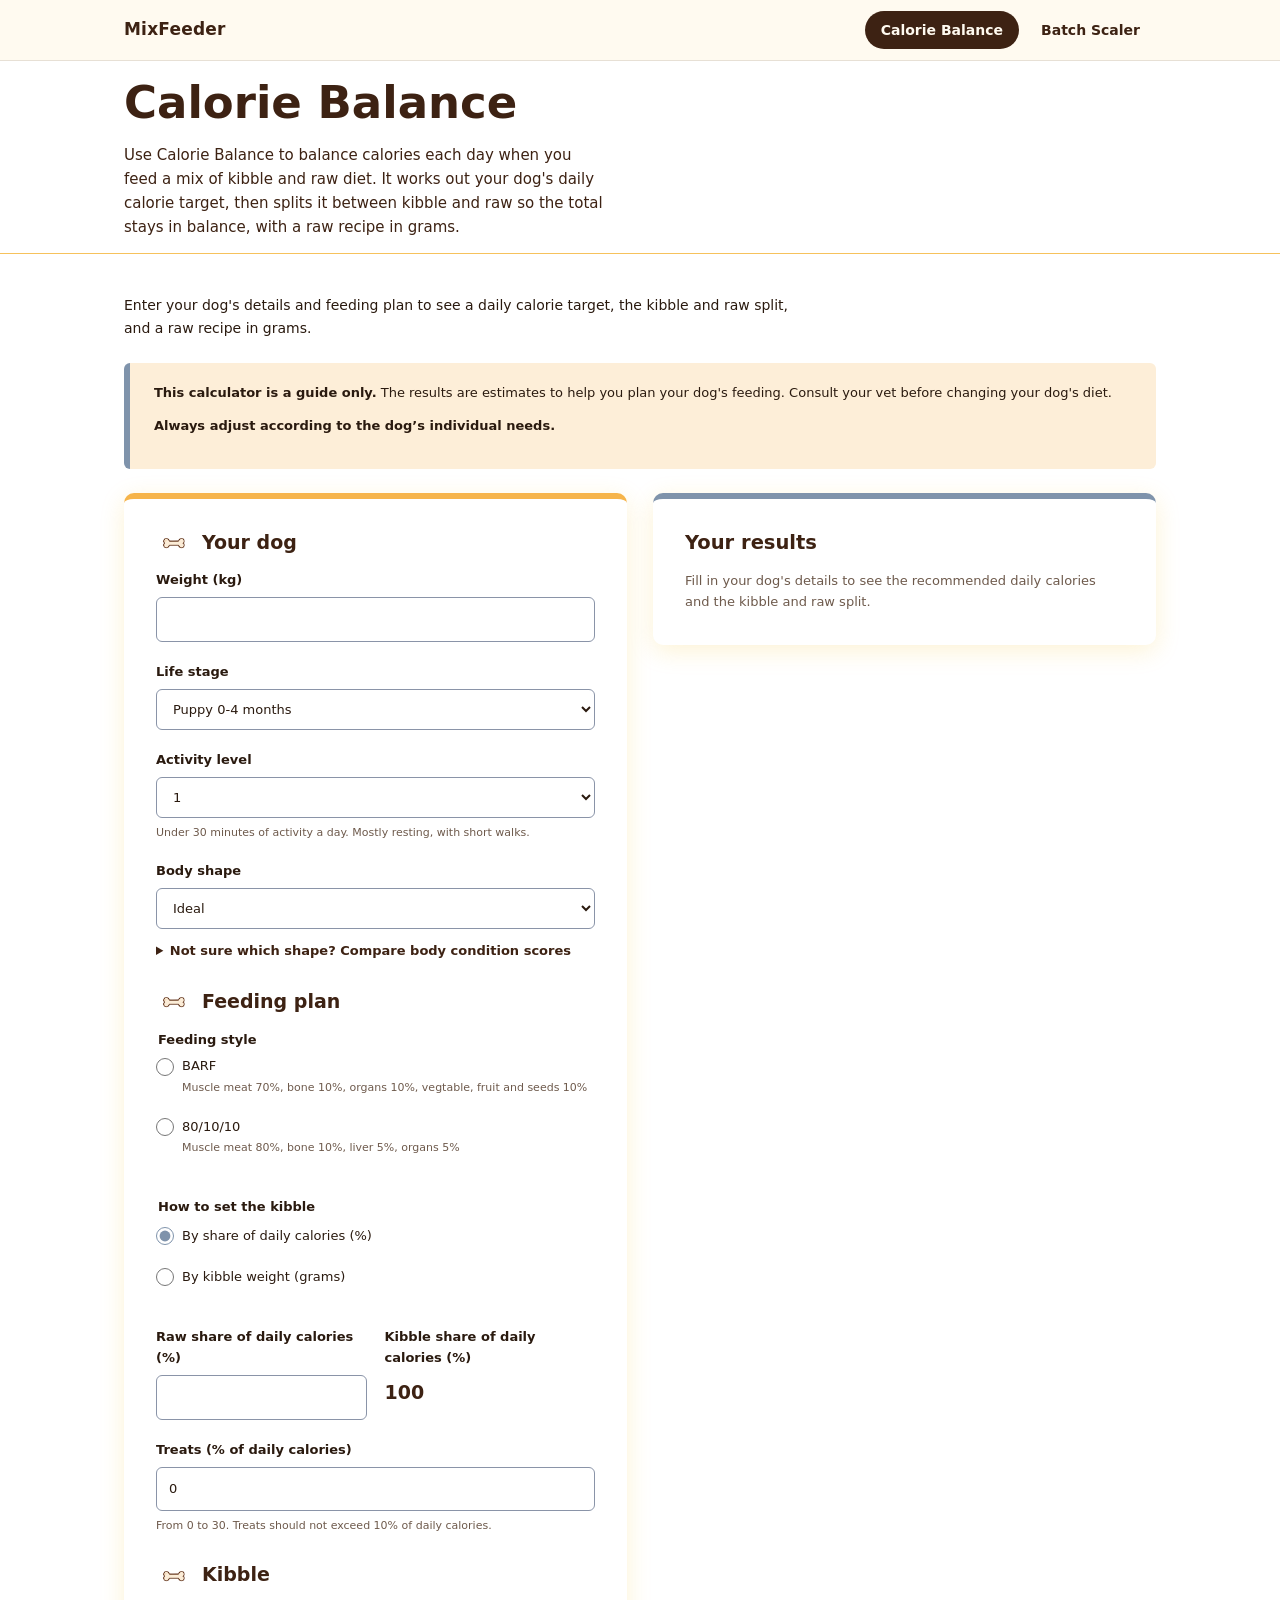
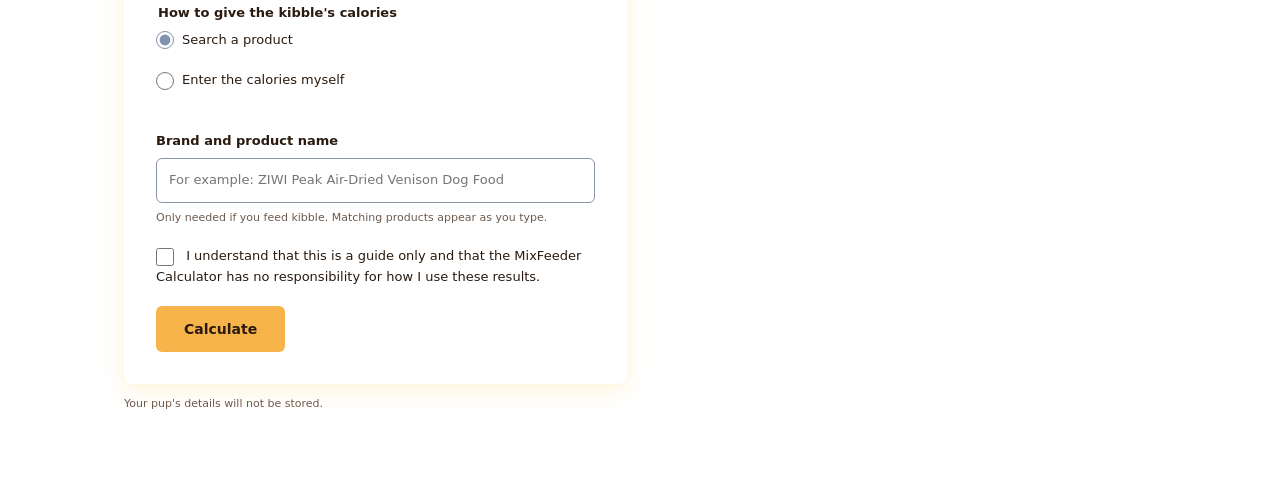
==== index.html @ 71211ecc "Batch Scaler: expandable vegetable breakdown - Vegetables row has a Show breakdown toggle, closed by" ====
<!DOCTYPE html>
<html lang="en">
<head>
<meta charset="UTF-8">
<meta name="viewport" content="width=device-width, initial-scale=1">
<title>Calorie Balance | MixFeeder</title>
<meta name="description" content="Estimate your dog's daily calories and raw or kibble portions. A guide only.">
<link rel="stylesheet" href="assets/css/style.css?v=2026110509">
</head>
<body>
<a class="skip-link" href="#main">Skip to content</a>
<header class="site-nav">
  <div class="container site-nav-inner">
    <a class="site-nav-brand" href="index.html">MixFeeder</a>
    <nav aria-label="Main">
      <ul class="site-nav-links">
        <li><a href="index.html" aria-current="page">Calorie Balance</a></li>
        <li><a href="ingredient.html">Batch Scaler</a></li>
      </ul>
    </nav>
  </div>
</header>
<main id="main">
<section class="hero" id="top">
  <div class="container hero-inner">
    <div>
      <h1>Calorie Balance</h1>
      <p>Use Calorie Balance to balance calories each day when you feed a mix of kibble and raw diet. It works out your dog's daily calorie target, then splits it between kibble and raw so the total stays in balance, with a raw recipe in grams.</p>
    </div>
  </div>
</section>
<section class="section calc" id="calculator">
  <div class="container">
    <p class="intro">Enter your dog's details and feeding plan to see a daily calorie target, the kibble and raw split, and a raw recipe in grams.</p>
    <div class="calc-disclaimer" role="note">
      <p><strong>This calculator is a guide only.</strong> The results are estimates to help you plan your dog's feeding. Consult your vet before changing your dog's diet.</p>
      <p><strong>Always adjust according to the dog’s individual needs.</strong></p>
    </div>
    <div class="calc-layout">
      <div class="calc-inputs">
      <form class="enquiry-form calc-form" id="calc-form" novalidate>
        <h2>Your dog</h2>
        <div class="field">
          <label for="calc-weight">Weight (kg)</label>
          <input id="calc-weight" name="weight" type="text" inputmode="decimal" autocomplete="off">
            <p class="field-error" id="calc-weight-err"></p>
        </div>
        <div class="field">
          <label for="calc-factor">Life stage</label>
          <select id="calc-factor" name="factor"></select>
        </div>
        <div class="field">
          <label for="calc-activity">Activity level</label>
          <select id="calc-activity" name="activity"></select>
          <p class="field-hint" id="calc-activity-guide"></p>
        </div>
        <div class="field">
          <label for="calc-shape">Body shape</label>
          <select id="calc-shape" name="shape"></select>
          <p class="field-error" id="calc-shape-err"></p>
        </div>

        <details class="shape-guide">
          <summary>Not sure which shape? Compare body condition scores</summary>
          <p class="field-hint">Body condition score runs from 1 (very thin) to 5 (heavy). A score of 3 is ideal. Run your hand along the ribs with light pressure, then look at your dog from above and from the side.</p>
          <img class="waist-figure" src="assets/img/body-scale.png?v=2026110509" alt="Five dogs from very thin to heavy, each shown from above and from the side. The middle dog is marked 5.">
          <table class="shape-table">
            <caption class="sr-only">Body condition score, how the ribs feel, and the body shape option it matches</caption>
            <thead>
              <tr><th scope="col">Score</th><th scope="col">How the ribs feel when you touch them</th><th scope="col">Option to choose</th></tr>
            </thead>
            <tbody>
              <tr>
                <td>1</td>
                <td>Ribs can be felt with no fat cover. With light pressure they feel sharp, and you can count each one easily.</td>
                <td>Skinny (underweight)</td>
              </tr>
              <tr>
                <td>2</td>
                <td>Ribs are easy to feel with only a very thin layer of fat. They feel close to the surface.</td>
                <td>Skinny (underweight)</td>
              </tr>
              <tr>
                <td>3</td>
                <td>Ribs can be felt with light pressure under a thin, even layer of fat. They should not be visible.</td>
                <td>Ideal</td>
              </tr>
              <tr>
                <td>4</td>
                <td>Ribs are harder to feel and need firmer pressure under a layer of fat.</td>
                <td>Fat (overweight)</td>
              </tr>
              <tr>
                <td>5</td>
                <td>Ribs are very hard to feel under a thick layer of fat. The waist is not visible.</td>
                <td>Fat (overweight)</td>
              </tr>
            </tbody>
          </table>
        </details>

        <h2>Feeding plan</h2>
        <fieldset class="field" id="calc-style">
          <legend>Feeding style</legend>
          <div class="field check"><input id="style-barf" name="style" type="radio" value="barf"><label for="style-barf">BARF</label><span class="ratio-note">Muscle meat 70%, bone 10%, organs 10%, vegtable, fruit and seeds 10%</span></div>
          <div class="field check"><input id="style-8010" name="style" type="radio" value="80-10-10"><label for="style-8010">80/10/10</label><span class="ratio-note">Muscle meat 80%, bone 10%, liver 5%, organs 5%</span></div>
          <p class="field-error" id="calc-style-err"></p>
        </fieldset>
        <fieldset class="field" id="calc-mode">
          <legend>How to set the kibble</legend>
          <div class="field check"><input id="mode-percent" name="mode" type="radio" value="percent" checked><label for="mode-percent">By share of daily calories (%)</label></div>
          <div class="field check"><input id="mode-grams" name="mode" type="radio" value="grams"><label for="mode-grams">By kibble weight (grams)</label></div>
        </fieldset>
        <div id="calc-percent-fields">
          <div class="field-row">
            <div class="field">
              <label for="calc-raw">Raw share of daily calories (%)</label>
              <input id="calc-raw" name="raw" type="text" inputmode="numeric" autocomplete="off">
              <p class="field-error" id="calc-raw-err"></p>
            </div>
            <div class="field">
              <span class="field-label">Kibble share of daily calories (%)</span>
              <p class="calc-kibble-pct" id="calc-kibble-pct" aria-live="polite"></p>
            </div>
          </div>
        </div>
        <div id="calc-grams-fields" hidden>
          <div class="field">
            <label for="calc-kibble-g">Kibble weight per day (g)</label>
            <input id="calc-kibble-g" name="kibbleGrams" type="text" inputmode="numeric" autocomplete="off">
            <p class="field-hint">Uses the calories of the kibble product you choose below. Raw food makes up the rest of the daily calories.</p>
            <p class="field-error" id="calc-kibble-g-err"></p>
          </div>
        </div>

        <div class="field">
        <label for="calc-treat">Treats (% of daily calories)</label>
        <input id="calc-treat" name="treat" type="text" inputmode="numeric" autocomplete="off" value="0">
        <p class="field-hint">From 0 to 30. Treats should not exceed 10% of daily calories.</p>
        <p class="field-error" id="calc-treat-err"></p>
      </div>

      <h2>Kibble</h2>
        <fieldset class="field" id="calc-kibble-source">
          <legend>How to give the kibble's calories</legend>
          <div class="field check"><input id="source-product" name="kibble_source" type="radio" value="product" checked><label for="source-product">Search a product</label></div>
          <div class="field check"><input id="source-manual" name="kibble_source" type="radio" value="manual"><label for="source-manual">Enter the calories myself</label></div>
        </fieldset>
        <div id="calc-product-fields">
        <div class="field">
          <label for="calc-product-search">Brand and product name</label>
          <input id="calc-product-search" type="text" autocomplete="off" placeholder="For example: ZIWI Peak Air-Dried Venison Dog Food">
          <p class="field-hint">Only needed if you feed kibble. Matching products appear as you type.</p>
          <ul class="product-results" id="calc-product-results"></ul>
          <p class="field-hint" id="calc-product-chosen"></p>
        </div>
        </div>
        <div id="calc-manual-fields" hidden>
          <div class="field-row">
            <div class="field">
              <label for="calc-manual-value">Calories</label>
              <input id="calc-manual-value" name="manualValue" type="text" inputmode="decimal" autocomplete="off">
              <p class="field-error" id="calc-manual-value-err"></p>
            </div>
            <div class="field">
              <label for="calc-manual-unit">Unit</label>
              <select id="calc-manual-unit" name="manualUnit">
                <option value="g">kcal per g</option>
                <option value="100g" selected>kcal per 100 g</option>
                <option value="oz">kcal per ounce</option>
                <option value="lb">kcal per lb</option>
              </select>
            </div>
          </div>
          <p class="field-hint">Use the value on the bag or the shop listing. For example, 3.9 kcal per g is 390 kcal per 100 g.</p>
        </div>

        <div class="field check calc-consent">
          <input id="calc-accept" name="accept" type="checkbox" value="yes">
          <label for="calc-accept">I understand that this is a guide only and that the MixFeeder Calculator has no responsibility for how I use these results.</label>
        </div>
        <p class="field-error" id="calc-error" role="alert"></p>
        <button class="btn" type="submit">Calculate</button>
      </form>
      </div>
      <aside class="calc-side" aria-label="Your results">
        <div class="calc-placeholder" id="calc-placeholder">
          <h2>Your results</h2>
          <p>Fill in your dog's details to see the recommended daily calories and the kibble and raw split.</p>
        </div>
        <section class="calc-results" id="calc-results" aria-live="polite" hidden></section>
      </aside>
    </div>
    <p class="form-note">Your pup's details will not be stored.</p>
  </div>
</section>
  </div>
</section>
</main>
<script src="assets/js/feeding-config.js?v=2026110509"></script>
<script src="assets/js/calculator-core.js?v=2026110509"></script>
<script src="assets/js/calculator.js?v=2026110509"></script>
</body>
</html>
---- assets/css/style.css ----
/* MixFeeder Calculator: pastel yellow and pastel blue theme */
:root {
  --blue: #7f93ab;
  --blue-dark: #3d2213;
  --blue-light: #e9edf3;
  --yellow: #f6b44a;
  --yellow-dark: #e08f2a;
  --yellow-light: #fdeed8;
  --yellow-pale: #fff8ee;
  --ink: #2a1a0f;
  --muted: #6e5a4c;
  --bg: #fffaf3;
  --error: #b3261e;
  --max: 1080px;
  --round: "Chalkboard SE", "Comic Sans MS", ui-rounded, "SF Pro Rounded", "Arial Rounded MT Bold", system-ui, sans-serif;
}

* { box-sizing: border-box; }
[hidden] { display: none !important; }
html { scroll-behavior: smooth; }
body {
  font-size: 13px;
  margin: 0;
  font-family: var(--round);
  color: var(--ink);
  background: transparent;
  line-height: 1.6;
}
img { max-width: 100%; display: block; }
a { color: var(--blue-dark); }
h1, h2, h3 { color: var(--blue-dark); line-height: 1.25; font-family: var(--round); font-weight: 700; }
.container { max-width: var(--max); margin: 0 auto; padding: 0 24px; }
.skip-link { position: absolute; left: -999px; }
.skip-link:focus { left: 16px; top: 16px; background: #fff; padding: 8px 12px; z-index: 100; }

/* Header */
.site-header { background: #f6c25c; color: #3d2213; border-bottom: 4px solid #3d2213; }
.site-header .container { display: flex; align-items: center; height: 44px; }
.brand { text-decoration: none; color: #3d2213; font-weight: 700; font-size: 11px; letter-spacing: .3px; }
.brand-icon { display: inline-block; width: 24px; height: 20px; margin-right: 6px; vertical-align: middle; background: url("../img/dog-silhouette.svg?v=2026110504") center / contain no-repeat; }

/* Hero */
.hero { position: relative; background: transparent; border-bottom: 1px solid #f6c25c; }
.hero img { width: min(420px, 100%); height: auto; }
.hero-inner { position: relative; display: flex; align-items: center; justify-content: space-between; gap: 5px; flex-wrap: wrap; padding-top: 14px; padding-bottom: 14px; }
.hero h1 { margin: 0 0 12px; font-size: clamp(29px, 5vw, 45px); color: #3d2213; }
.hero p { margin: 0; max-width: 480px; font-size: 15px; color: #3d2213; }

/* Sections */
.section { padding: 40px 0 56px; }
.intro { max-width: 680px; margin: 0 0 24px; font-size: 14px; }

/* Buttons */
.btn {
  display: inline-block; background: var(--yellow); color: var(--ink); border: 0; cursor: pointer;
  padding: 12px 28px; border-radius: 6px; font: inherit; font-weight: 700; font-size: 14px;
}
.btn:hover { background: var(--yellow-dark); }
.btn:focus-visible, .product-option:focus-visible, input:focus-visible, select:focus-visible, textarea:focus-visible {
  outline: 3px solid var(--blue); outline-offset: 2px;
}
.btn-outline { background: #fff; color: var(--ink); border: 2px solid var(--yellow-dark); padding: 10px 24px; margin: 0 6px 10px 0; }
.btn-outline:hover { background: var(--yellow-pale); }

/* Disclaimer */
.calc-disclaimer { background: var(--yellow-light); border-left: 6px solid var(--blue); border-radius: 6px; padding: 20px 24px; margin-bottom: 24px; }
.calc-disclaimer p { margin: 0 0 12px; }
.calc-disclaimer .field { margin-bottom: 0; }

/* Form */
.enquiry-form { background: #fff; border-radius: 10px; padding: 32px; box-shadow: 0 6px 24px rgba(242, 189, 22, .18); border-top: 6px solid var(--yellow); }
.calc-form h2, .calc-admin h2 { font-size: 19px; margin: 28px 0 16px; }
.calc-form h2:first-child { margin-top: 0; }
.calc-form h2::before, .calc-results h2::before { content: ""; display: inline-block; width: 36px; height: 18px; margin-right: 10px; vertical-align: middle; background: url("../img/bone-cream.png?v=2026110504") center / contain no-repeat; }
.calc-form fieldset { border: 0; padding: 0; margin: 0 0 20px; }
.field { margin-bottom: 20px; }
.field-row { display: grid; grid-template-columns: 1fr 1fr; gap: 18px; }
.field label, .calc-form legend, .field-label { display: block; font-weight: 600; margin-bottom: 6px; }
.field input[type="text"], .field input[type="email"], .field input[type="tel"], .field input[type="password"], .field textarea, .calc-form select, .ingredient-controls select {
  width: 100%; font: inherit; font-size: 13px; color: var(--ink); background: #fff;
  border: 1px solid #8a94a8; border-radius: 6px; padding: 11px 12px;
}
.field input[type="radio"], .field input[type="checkbox"] { width: 18px; height: 18px; margin: 0 8px 0 0; accent-color: var(--blue); vertical-align: middle; }
.field.check label { display: inline; font-weight: 400; }
.field [aria-invalid="true"] { border-color: var(--error); border-width: 2px; }
.field-hint { margin: 6px 0 0; font-size: 11px; color: var(--muted); }
.field-error { margin: 6px 0 0; font-size: 11px; font-weight: 600; color: var(--error); }
.field-error:empty { display: none; }
.form-note { font-size: 11px; color: var(--muted); }
.form-status { margin-top: 16px; }
.form-status:empty { display: none; }
.hp { position: absolute; left: -9999px; }
.calc-kibble-pct { font-size: 19px; font-weight: 700; color: var(--blue-dark); margin: 8px 0 0; }
.product-results { list-style: none; padding: 0; margin: 8px 0 0; }
.product-option { width: 100%; text-align: left; background: var(--yellow-pale); border: 1px solid #c4d8f0; border-radius: 6px; padding: 10px 12px; margin-bottom: 6px; font: inherit; cursor: pointer; color: var(--ink); }
.product-option:hover { background: var(--yellow-light); }

/* Results */
.calc-results { background: #fff; border-radius: 10px; padding: 32px; box-shadow: 0 6px 24px rgba(242, 189, 22, .18); margin-top: 24px; border-top: 6px solid var(--blue); }
.calc-results h2 { margin-top: 0; }
.calc-results h3 { margin: 20px 0 8px; color: var(--blue-dark); }
.calc-results ul { padding-left: 0; list-style: none; margin: 0 0 8px; }
.calc-results li { margin-bottom: 4px; }

/* Admin */
.calc-admin { margin-top: 24px; }
.calc-admin .btn { margin-right: 8px; }

/* Footer */
.site-footer { background: #f6c25c; color: #3d2213; padding: 28px 0; margin-top: 24px; border-top: 4px solid #3d2213; }
.copyright { font-size: 11px; }

@media (max-width: 640px) {
  .field-row { grid-template-columns: 1fr; }
  .enquiry-form, .calc-results { padding: 22px; }
}

/* Two-column calculator: inputs on the left, results on the right */
.calc-layout { display: grid; grid-template-columns: minmax(0, 1fr) minmax(0, 1fr); gap: 26px; align-items: start; }
.calc-side { position: sticky; top: 24px; }
.calc-placeholder { background: #fff; border-radius: 10px; padding: 32px; border-top: 6px solid var(--blue); box-shadow: 0 6px 24px rgba(242, 189, 22, .18); color: var(--muted); }
.calc-placeholder h2 { margin-top: 0; }
.calc-placeholder p { margin: 0; }
.calc-side .calc-results { margin-top: 0; }
@media (max-width: 860px) {
  .calc-layout { grid-template-columns: minmax(0, 1fr); }
  .calc-side { position: static; }
}

/* Body shape guide (body condition score table) */
.shape-guide { margin: -8px 0 20px; }
.shape-guide summary { cursor: pointer; font-weight: 700; color: var(--blue-dark); }
.shape-guide .field-hint { margin: 8px 0 12px; }
.shape-table { width: 100%; border-collapse: collapse; font-size: 11px; }
.shape-table th, .shape-table td { text-align: left; padding: 8px 6px; border-bottom: 1px solid #f3e7a8; vertical-align: middle; }
.shape-table th { color: var(--blue-dark); font-weight: 700; }
.shape-table td:first-child { font-weight: 700; width: 56px; }
.waist-figure { width: 100%; height: auto; margin: 4px 0 14px; }
.sr-only { position: absolute; width: 1px; height: 1px; overflow: hidden; clip: rect(0 0 0 0); white-space: nowrap; }

.calc-consent { margin: 4px 0 18px; }

/* Ratio note under each feeding style */
.ratio-note { display: block; margin: 2px 0 0 26px; font-size: 11px; color: var(--muted); }

/* Kibble entry mode choice */
#calc-mode legend { margin-bottom: 8px; }



/* Site navigation */
.site-nav { background: #fffaf0; border-bottom: 1px solid rgba(61, 34, 19, .12); position: sticky; top: 0; z-index: 10; backdrop-filter: saturate(1.2) blur(6px); }
.site-nav-inner { display: flex; align-items: center; justify-content: space-between; gap: 16px; min-height: 60px; }
.site-nav-brand { color: #3d2213; font-weight: 700; font-size: 17px; letter-spacing: .2px; text-decoration: none; display: inline-flex; align-items: baseline; gap: 6px; }
.site-nav-brand span { font-weight: 400; color: #8a6a3f; }
.site-nav-links { display: flex; gap: 6px; list-style: none; margin: 0; padding: 0; }
.site-nav-links a { display: inline-block; padding: 8px 16px; border-radius: 999px; color: #3d2213; font-size: 14px; font-weight: 600; text-decoration: none; transition: background .15s ease, color .15s ease; }
.site-nav-links a:hover { background: #f6c25c; }
.site-nav-links a[aria-current="page"] { background: #3d2213; color: #fffaf0; }
.site-nav a:focus-visible { outline: 3px solid #f6c25c; outline-offset: 2px; }
@media (max-width: 560px) {
  .site-nav-inner { min-height: 0; padding-top: 10px; padding-bottom: 10px; flex-direction: column; align-items: flex-start; }
  .site-nav-links a { padding: 6px 12px; }
}

/* Ingredient list page */
.hero-compact .hero-inner { padding-top: 28px; padding-bottom: 22px; }
.ingredient-page { padding-top: 28px; }
.ingredient-controls { display: flex; align-items: flex-end; justify-content: space-between; gap: 18px; flex-wrap: wrap; margin-bottom: 8px; }
.ingredient-controls .field { margin-bottom: 0; min-width: 240px; }
.ingredient-total { margin: 0 0 20px; font-weight: 700; color: var(--blue-dark); }
.ingredient-list { list-style: none; margin: 0; padding: 0; background: #fff; border-radius: 10px; box-shadow: 0 6px 24px rgba(242, 189, 22, .18); border-top: 6px solid var(--blue); max-width: 720px; }
.ingredient-row { padding: 18px 24px; border-bottom: 1px solid #efe6d6; }
.ingredient-row:last-child { border-bottom: 0; }
.ingredient-head { display: flex; align-items: center; justify-content: space-between; gap: 16px; }
.ingredient-head label { font-weight: 600; }
.ingredient-field { display: inline-flex; align-items: center; gap: 6px; }
.ingredient-input { width: 120px; padding: 8px 10px; font: inherit; text-align: right; border: 1px solid #d8cbb4; border-radius: 6px; background: #fffdf8; }
.ingredient-input:disabled { background: #f3eee4; color: #9b8f7d; }
.ingredient-unit { color: var(--muted); font-size: 14px; }
.ingredient-note { margin: 6px 0 0; font-size: 12px; color: var(--muted); }
.ingredient-sub { margin-top: 6px; font-size: 12px; color: var(--muted); }
.ingredient-sub summary { cursor: pointer; width: max-content; }
.ingredient-sub[hidden] { display: none; }
.ingredient-mix { list-style: none; margin: 6px 0 0; padding: 0 0 0 12px; border-left: 2px solid #f3e3b5; }
.ingredient-mix li { margin: 2px 0; }
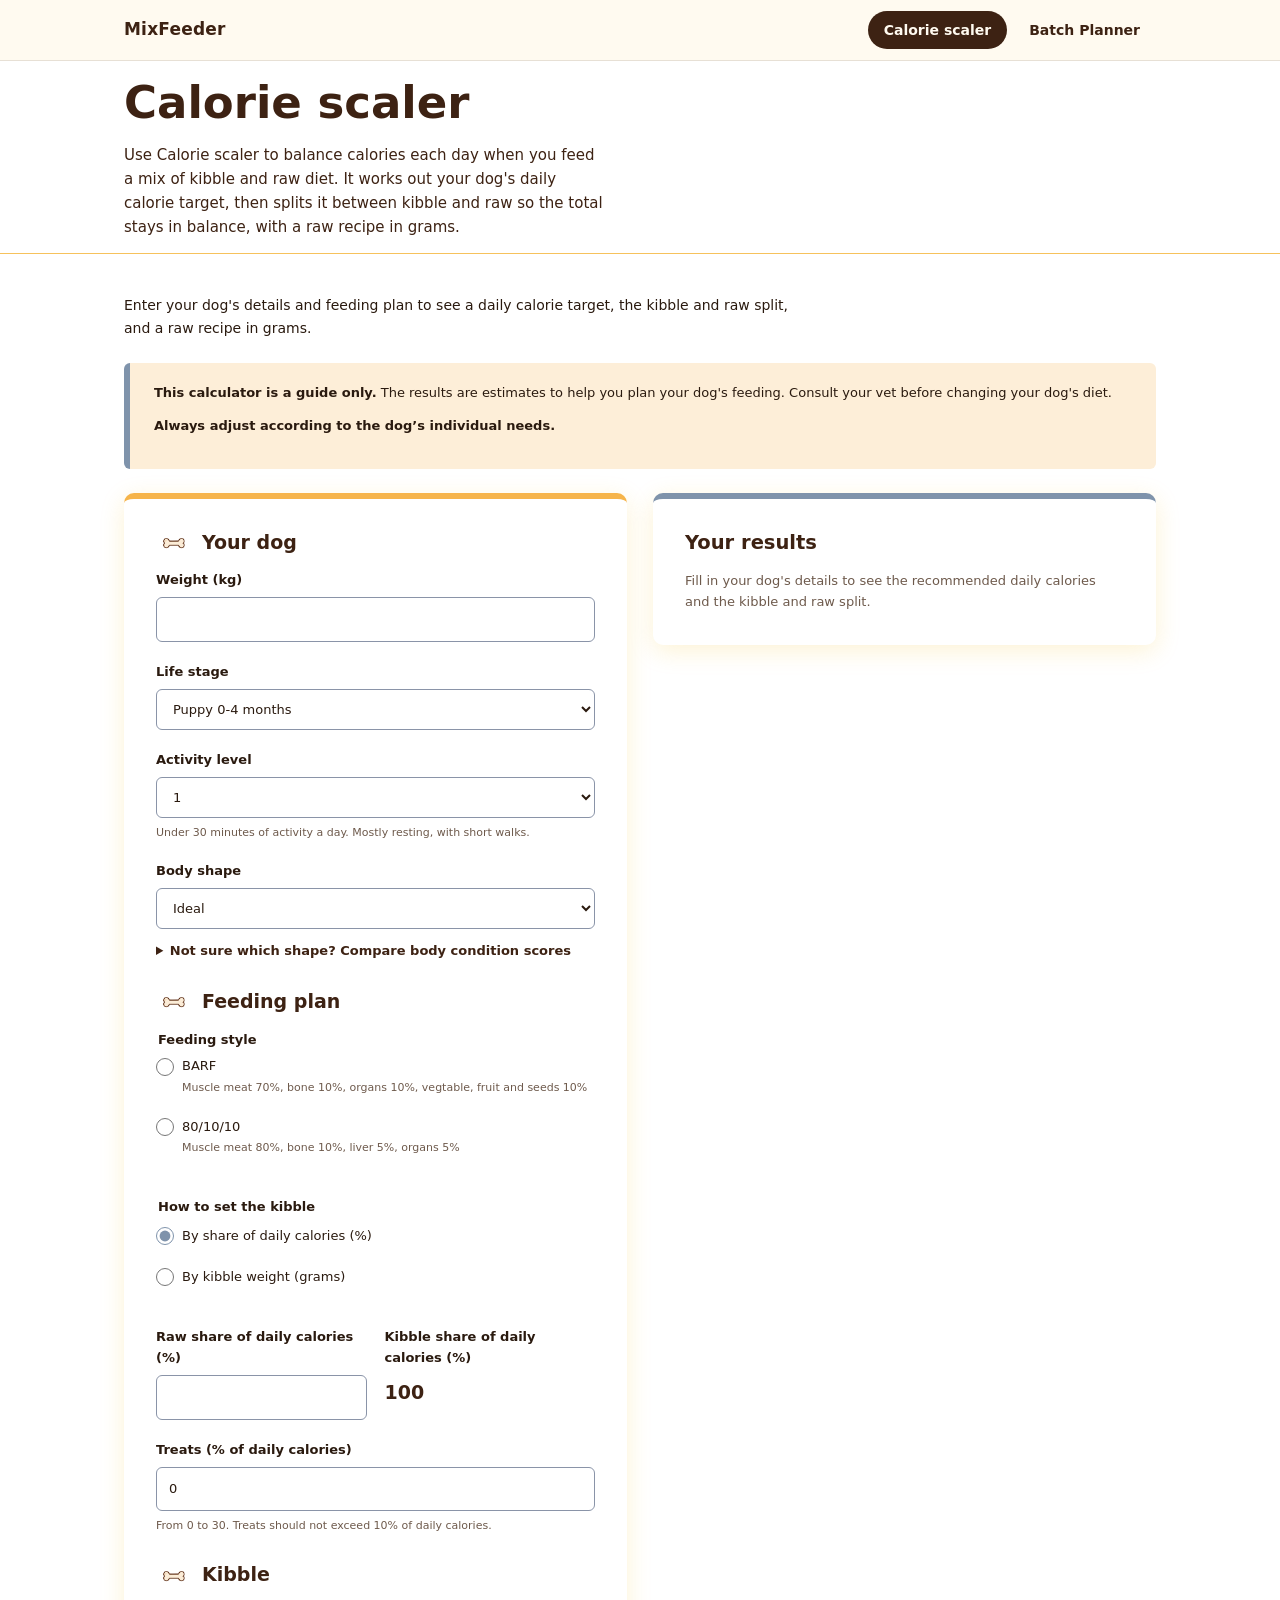
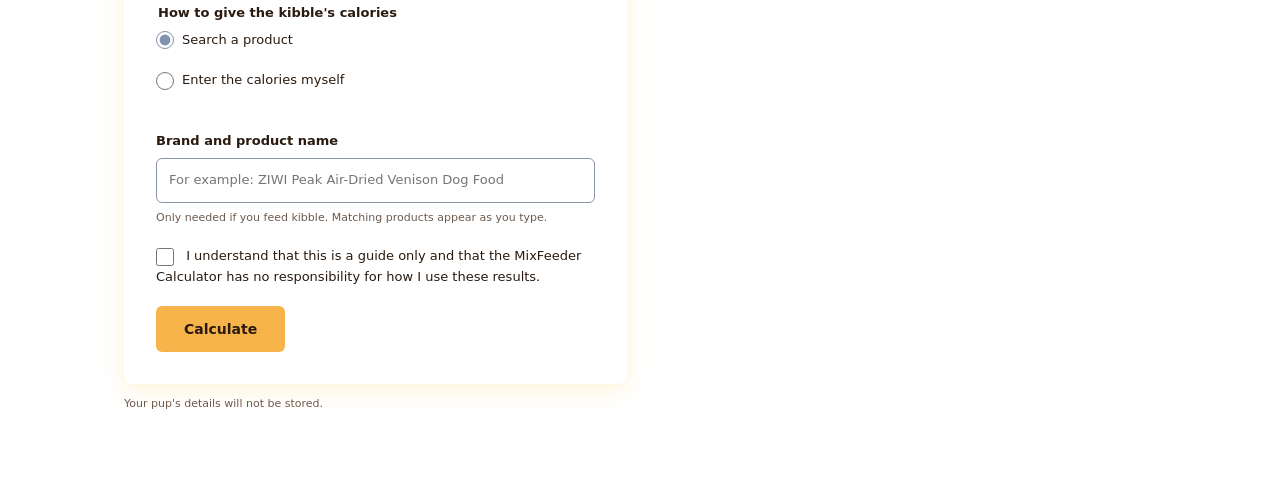
==== commit 7738f6be: "Rename Batch Scaler to Batch Planner and Calorie Balance to Calorie scaler Co-Authored-By: Claude Ha" ====
--- a/index.html
+++ b/index.html
@@ -3,9 +3,9 @@
 <head>
 <meta charset="UTF-8">
 <meta name="viewport" content="width=device-width, initial-scale=1">
-<title>Calorie Balance | MixFeeder</title>
+<title>Calorie scaler | MixFeeder</title>
 <meta name="description" content="Estimate your dog's daily calories and raw or kibble portions. A guide only.">
-<link rel="stylesheet" href="assets/css/style.css?v=2026110509">
+<link rel="stylesheet" href="assets/css/style.css?v=2026110511">
 </head>
 <body>
 <a class="skip-link" href="#main">Skip to content</a>
@@ -14,8 +14,8 @@
     <a class="site-nav-brand" href="index.html">MixFeeder</a>
     <nav aria-label="Main">
       <ul class="site-nav-links">
-        <li><a href="index.html" aria-current="page">Calorie Balance</a></li>
-        <li><a href="ingredient.html">Batch Scaler</a></li>
+        <li><a href="index.html" aria-current="page">Calorie scaler</a></li>
+        <li><a href="ingredient.html">Batch Planner</a></li>
       </ul>
     </nav>
   </div>
@@ -24,8 +24,8 @@
 <section class="hero" id="top">
   <div class="container hero-inner">
     <div>
-      <h1>Calorie Balance</h1>
-      <p>Use Calorie Balance to balance calories each day when you feed a mix of kibble and raw diet. It works out your dog's daily calorie target, then splits it between kibble and raw so the total stays in balance, with a raw recipe in grams.</p>
+      <h1>Calorie scaler</h1>
+      <p>Use Calorie scaler to balance calories each day when you feed a mix of kibble and raw diet. It works out your dog's daily calorie target, then splits it between kibble and raw so the total stays in balance, with a raw recipe in grams.</p>
     </div>
   </div>
 </section>
@@ -63,7 +63,7 @@
         <details class="shape-guide">
           <summary>Not sure which shape? Compare body condition scores</summary>
           <p class="field-hint">Body condition score runs from 1 (very thin) to 5 (heavy). A score of 3 is ideal. Run your hand along the ribs with light pressure, then look at your dog from above and from the side.</p>
-          <img class="waist-figure" src="assets/img/body-scale.png?v=2026110509" alt="Five dogs from very thin to heavy, each shown from above and from the side. The middle dog is marked 5.">
+          <img class="waist-figure" src="assets/img/body-scale.png?v=2026110511" alt="Five dogs from very thin to heavy, each shown from above and from the side. The middle dog is marked 5.">
           <table class="shape-table">
             <caption class="sr-only">Body condition score, how the ribs feel, and the body shape option it matches</caption>
             <thead>
@@ -197,8 +197,8 @@
   </div>
 </section>
 </main>
-<script src="assets/js/feeding-config.js?v=2026110509"></script>
-<script src="assets/js/calculator-core.js?v=2026110509"></script>
-<script src="assets/js/calculator.js?v=2026110509"></script>
+<script src="assets/js/feeding-config.js?v=2026110511"></script>
+<script src="assets/js/calculator-core.js?v=2026110511"></script>
+<script src="assets/js/calculator.js?v=2026110511"></script>
 </body>
 </html>
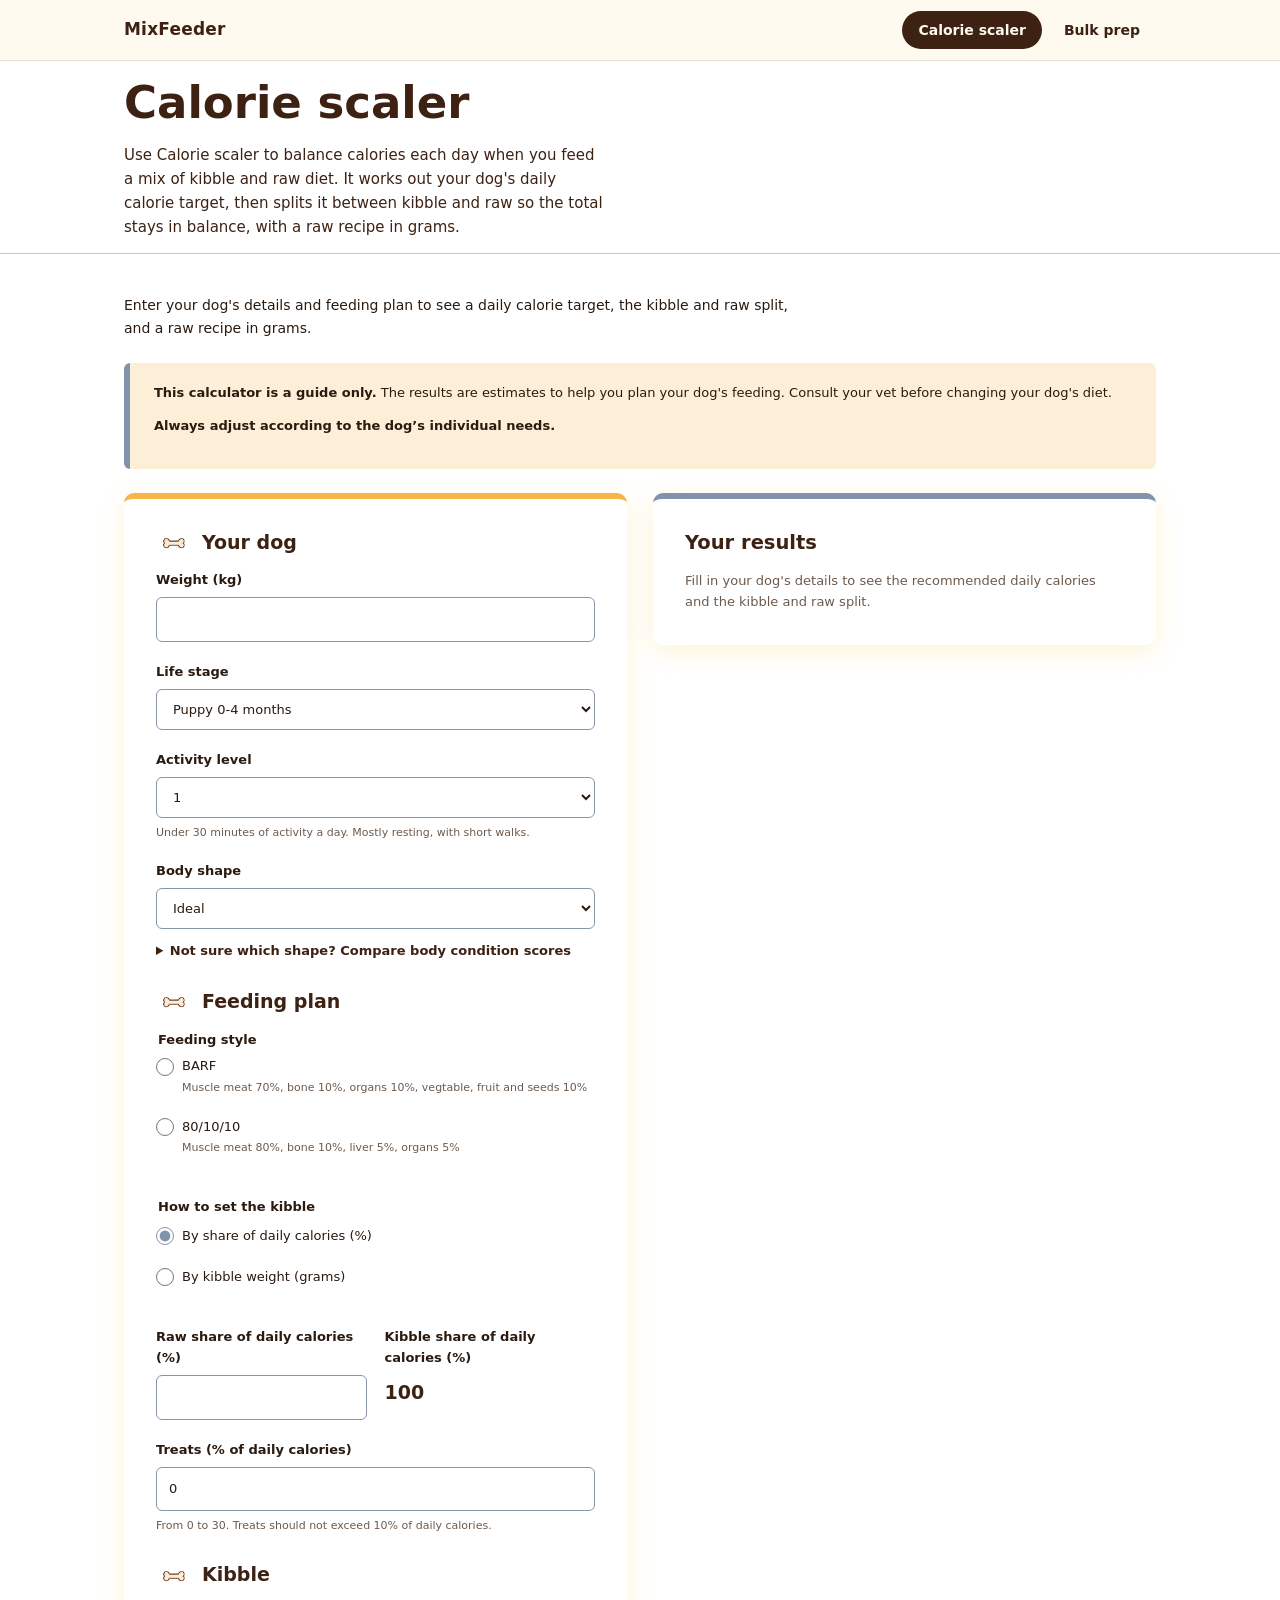
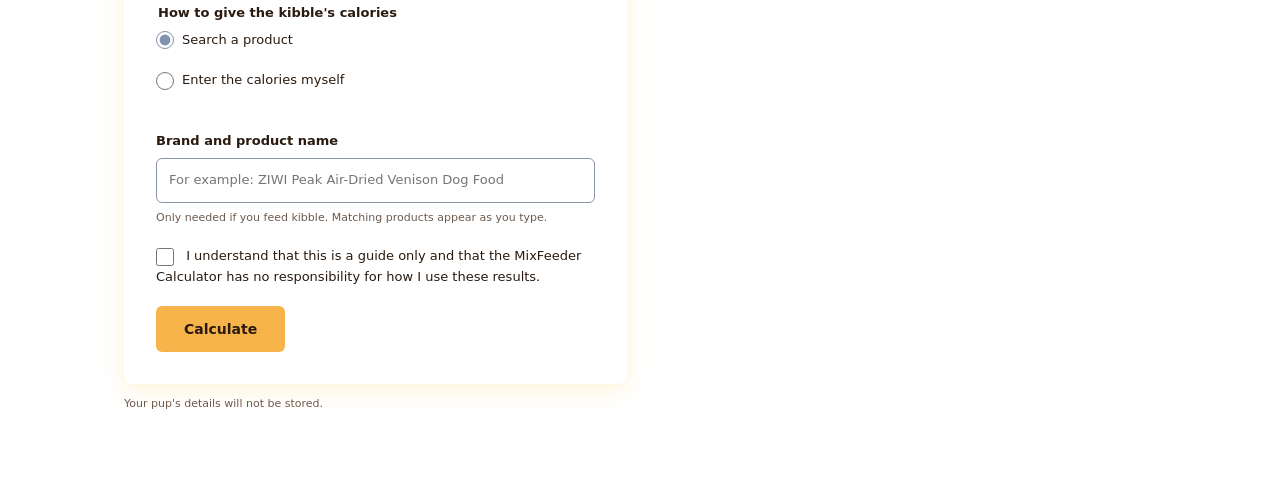
==== commit fa23ce0d: "Rename Batch Planner to Bulk prep Co-Authored-By: Claude Haiku 5.5 <noreply@anthropic.com> Co-author" ====
--- a/index.html
+++ b/index.html
@@ -5,7 +5,7 @@
 <meta name="viewport" content="width=device-width, initial-scale=1">
 <title>Calorie scaler | MixFeeder</title>
 <meta name="description" content="Estimate your dog's daily calories and raw or kibble portions. A guide only.">
-<link rel="stylesheet" href="assets/css/style.css?v=2026110511">
+<link rel="stylesheet" href="assets/css/style.css?v=2026110512">
 </head>
 <body>
 <a class="skip-link" href="#main">Skip to content</a>
@@ -15,7 +15,7 @@
     <nav aria-label="Main">
       <ul class="site-nav-links">
         <li><a href="index.html" aria-current="page">Calorie scaler</a></li>
-        <li><a href="ingredient.html">Batch Planner</a></li>
+        <li><a href="ingredient.html">Bulk prep</a></li>
       </ul>
     </nav>
   </div>
@@ -63,7 +63,7 @@
         <details class="shape-guide">
           <summary>Not sure which shape? Compare body condition scores</summary>
           <p class="field-hint">Body condition score runs from 1 (very thin) to 5 (heavy). A score of 3 is ideal. Run your hand along the ribs with light pressure, then look at your dog from above and from the side.</p>
-          <img class="waist-figure" src="assets/img/body-scale.png?v=2026110511" alt="Five dogs from very thin to heavy, each shown from above and from the side. The middle dog is marked 5.">
+          <img class="waist-figure" src="assets/img/body-scale.png?v=2026110512" alt="Five dogs from very thin to heavy, each shown from above and from the side. The middle dog is marked 5.">
           <table class="shape-table">
             <caption class="sr-only">Body condition score, how the ribs feel, and the body shape option it matches</caption>
             <thead>
@@ -197,8 +197,8 @@
   </div>
 </section>
 </main>
-<script src="assets/js/feeding-config.js?v=2026110511"></script>
-<script src="assets/js/calculator-core.js?v=2026110511"></script>
-<script src="assets/js/calculator.js?v=2026110511"></script>
+<script src="assets/js/feeding-config.js?v=2026110512"></script>
+<script src="assets/js/calculator-core.js?v=2026110512"></script>
+<script src="assets/js/calculator.js?v=2026110512"></script>
 </body>
 </html>
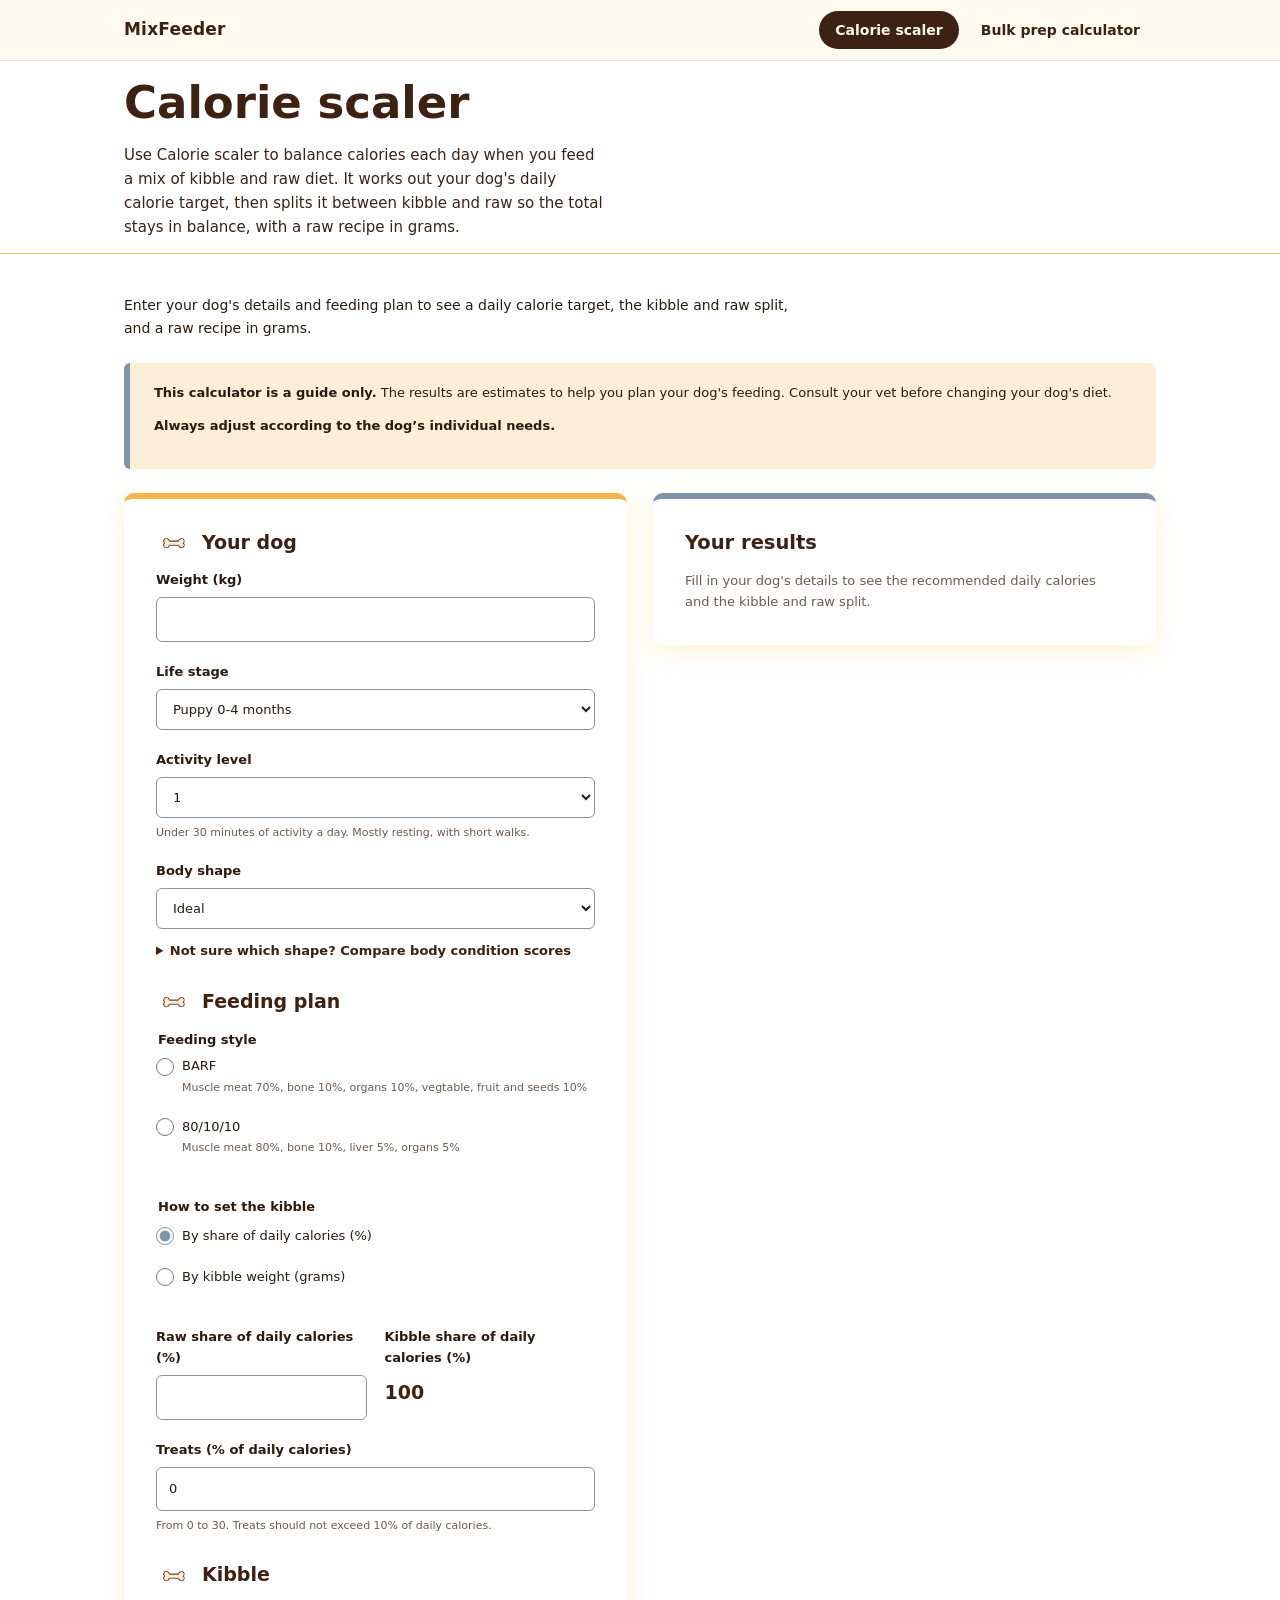
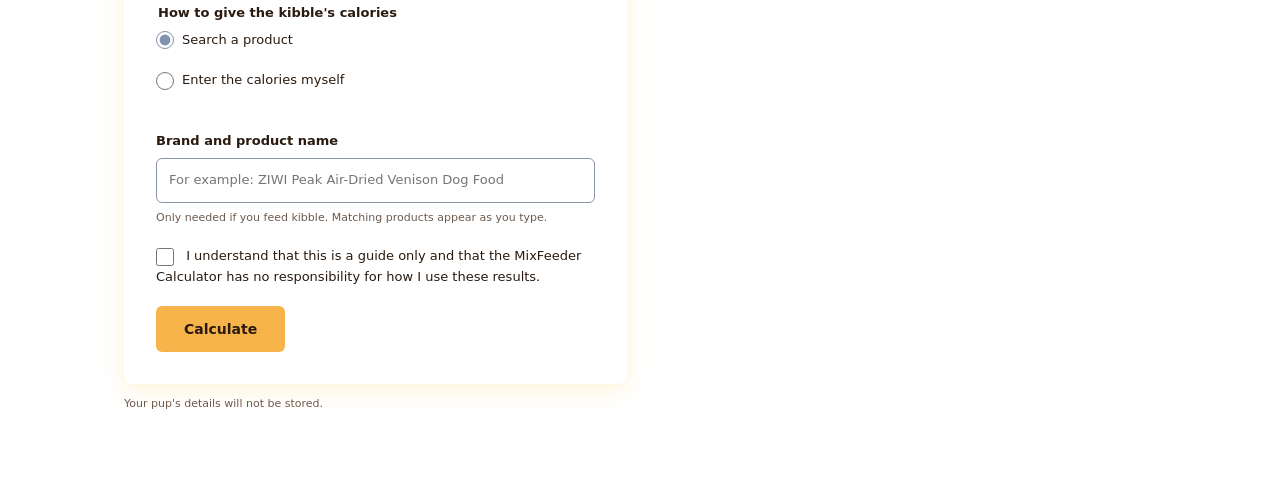
==== commit 6592c20d: "Rename Bulk prep to Bulk prep calculator Co-Authored-By: Claude Haiku 5.5 <noreply@anthropic.com> Co" ====
--- a/index.html
+++ b/index.html
@@ -5,7 +5,7 @@
 <meta name="viewport" content="width=device-width, initial-scale=1">
 <title>Calorie scaler | MixFeeder</title>
 <meta name="description" content="Estimate your dog's daily calories and raw or kibble portions. A guide only.">
-<link rel="stylesheet" href="assets/css/style.css?v=2026110512">
+<link rel="stylesheet" href="assets/css/style.css?v=2026110513">
 </head>
 <body>
 <a class="skip-link" href="#main">Skip to content</a>
@@ -15,7 +15,7 @@
     <nav aria-label="Main">
       <ul class="site-nav-links">
         <li><a href="index.html" aria-current="page">Calorie scaler</a></li>
-        <li><a href="ingredient.html">Bulk prep</a></li>
+        <li><a href="ingredient.html">Bulk prep calculator</a></li>
       </ul>
     </nav>
   </div>
@@ -63,7 +63,7 @@
         <details class="shape-guide">
           <summary>Not sure which shape? Compare body condition scores</summary>
           <p class="field-hint">Body condition score runs from 1 (very thin) to 5 (heavy). A score of 3 is ideal. Run your hand along the ribs with light pressure, then look at your dog from above and from the side.</p>
-          <img class="waist-figure" src="assets/img/body-scale.png?v=2026110512" alt="Five dogs from very thin to heavy, each shown from above and from the side. The middle dog is marked 5.">
+          <img class="waist-figure" src="assets/img/body-scale.png?v=2026110513" alt="Five dogs from very thin to heavy, each shown from above and from the side. The middle dog is marked 5.">
           <table class="shape-table">
             <caption class="sr-only">Body condition score, how the ribs feel, and the body shape option it matches</caption>
             <thead>
@@ -197,8 +197,8 @@
   </div>
 </section>
 </main>
-<script src="assets/js/feeding-config.js?v=2026110512"></script>
-<script src="assets/js/calculator-core.js?v=2026110512"></script>
-<script src="assets/js/calculator.js?v=2026110512"></script>
+<script src="assets/js/feeding-config.js?v=2026110513"></script>
+<script src="assets/js/calculator-core.js?v=2026110513"></script>
+<script src="assets/js/calculator.js?v=2026110513"></script>
 </body>
 </html>
